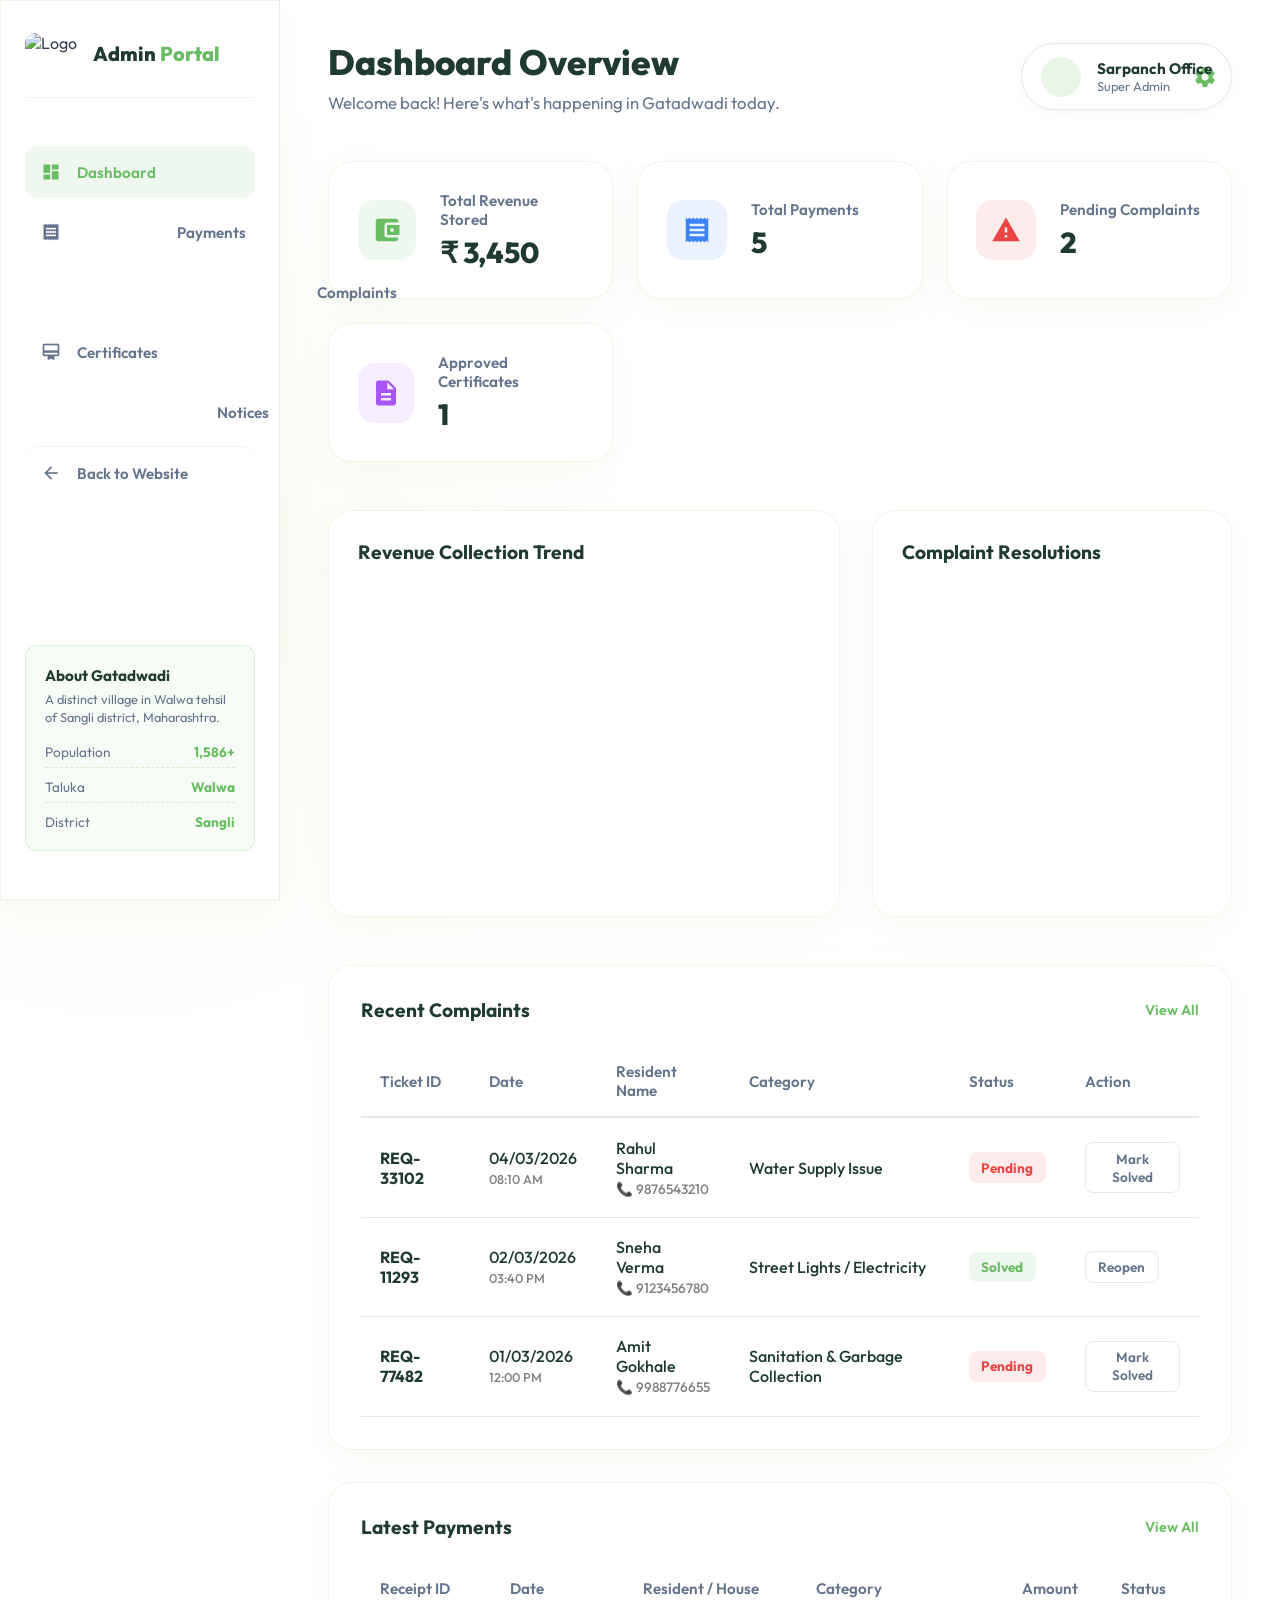
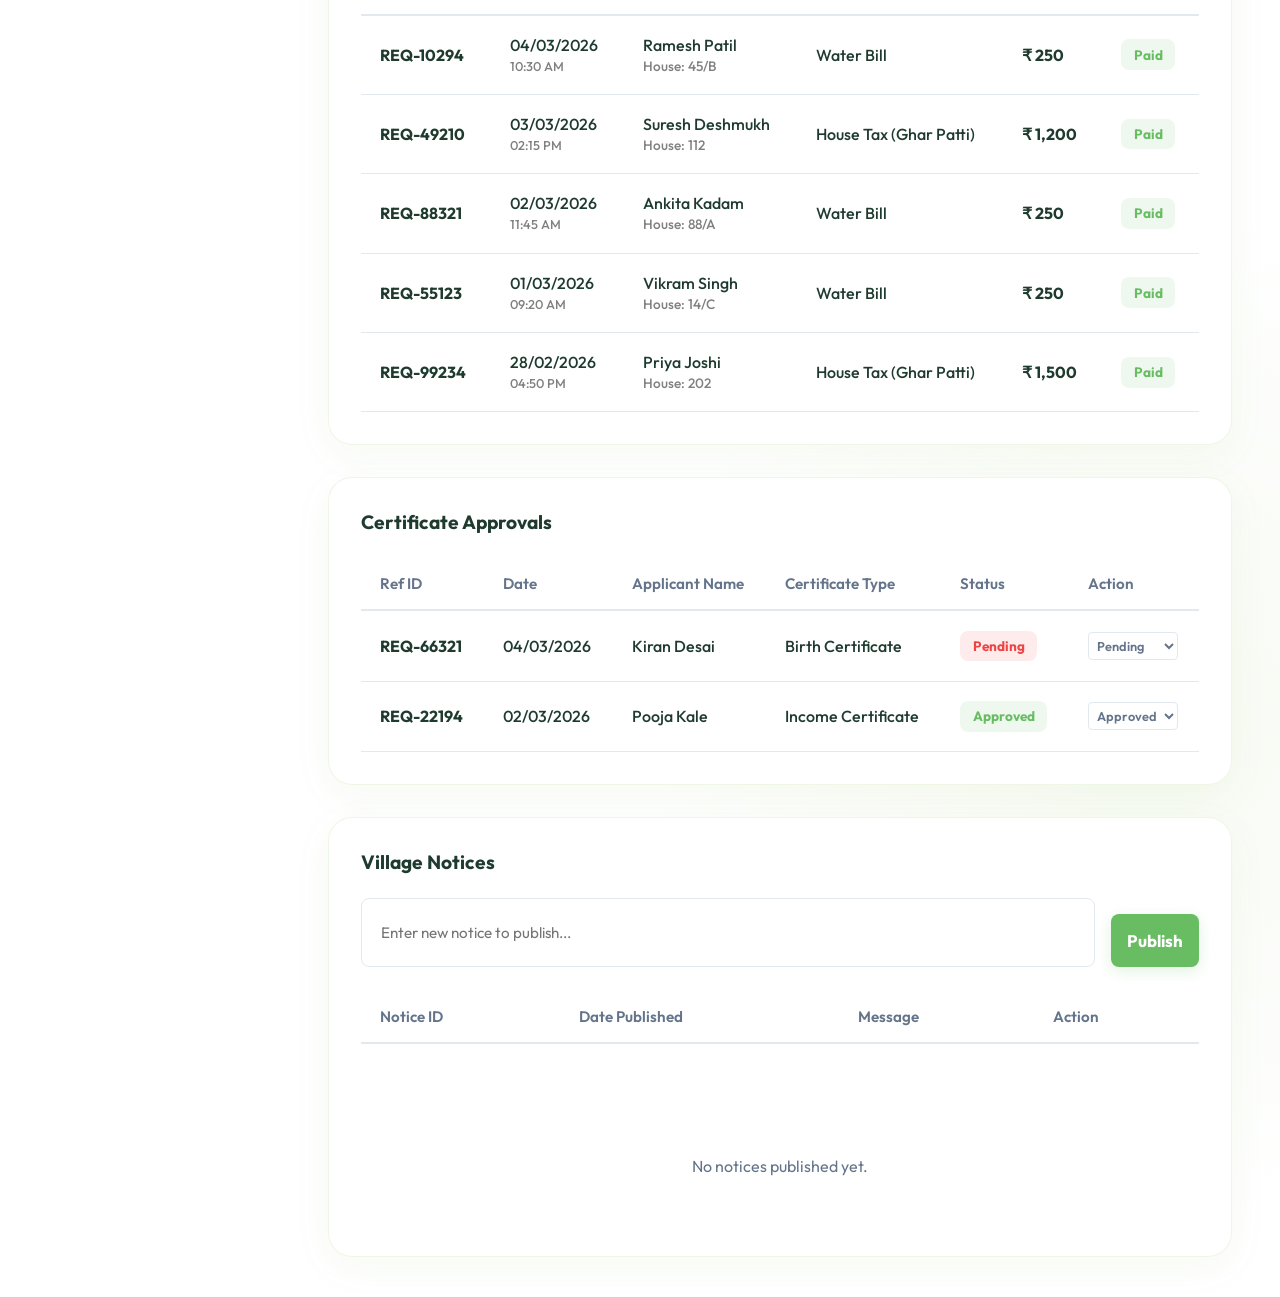
==== admin.html @ b0f51096 "Initial commit: Gatadwadi Gram Panchayat website with improved UI and demo gallery" ====
<!DOCTYPE html>
<html lang="en">

<head>
    <meta charset="UTF-8">
    <meta name="viewport" content="width=device-width, initial-scale=1.0">
    <title>Admin Dashboard | Gatadwadi Panchayat</title>

    <link rel="stylesheet" href="styles.css">
    <link rel="stylesheet" href="admin.css">

    <link rel="preconnect" href="https://fonts.googleapis.com">
    <link rel="preconnect" href="https://fonts.gstatic.com" crossorigin>
    <link href="https://fonts.googleapis.com/css2?family=Outfit:wght@300;400;500;600;700;800&display=swap"
        rel="stylesheet">
    <link href="https://fonts.googleapis.com/icon?family=Material+Icons" rel="stylesheet">
    <script src="https://cdn.jsdelivr.net/npm/chart.js"></script>
</head>

<body class="admin-body">

    <!-- Sidebar -->
    <aside class="admin-sidebar glass-card">
        <div class="sidebar-logo">
            <img src="../logo.png" alt="Logo">
            <h2>Admin <span>Portal</span></h2>
        </div>

        <nav class="sidebar-nav">
            <a href="#" class="active"><span class="material-icons">dashboard</span> Dashboard</a>
            <a href="#payments"><span class="material-icons">receipt_long</span> Payments</a>
            <a href="#complaints"><span class="material-icons">support_agent</span> Complaints</a>
            <a href="#certificates"><span class="material-icons">card_membership</span> Certificates</a>
            <a href="#notices"><span class="material-icons">campaign</span> Notices</a>
            <a href="index.html" class="back-link"><span class="material-icons">arrow_back</span> Back to Website</a>
        </nav>

        <div class="village-info-widget">
            <h4>About Gatadwadi</h4>
            <p>A distinct village in Walwa tehsil of Sangli district, Maharashtra.</p>
            <div class="village-stats">
                <div class="v-stat"><span>Population</span><strong>1,586+</strong></div>
                <div class="v-stat"><span>Taluka</span><strong>Walwa</strong></div>
                <div class="v-stat"><span>District</span><strong>Sangli</strong></div>
            </div>
        </div>
    </aside>

    <!-- Main Content -->
    <main class="admin-main">
        <header class="admin-header">
            <div>
                <h1 class="page-title">Dashboard Overview</h1>
                <p class="page-subtitle">Welcome back! Here's what's happening in Gatadwadi today.</p>
            </div>

            <div class="admin-profile">
                <div class="avatar">
                    <span class="material-icons">admin_panel_settings</span>
                </div>
                <div>
                    <span class="admin-name">Sarpanch Office</span>
                    <span class="admin-role">Super Admin</span>
                </div>
            </div>
        </header>

        <!-- Stats Grid -->
        <div class="stats-grid">
            <div class="stat-card glass-card">
                <div class="stat-icon" style="background: rgba(104, 189, 98, 0.1); color: var(--button-green);">
                    <span class="material-icons">account_balance_wallet</span>
                </div>
                <div class="stat-info">
                    <p>Total Revenue Stored</p>
                    <h3 id="statRevenue">₹ 0</h3>
                </div>
            </div>
            <div class="stat-card glass-card">
                <div class="stat-icon" style="background: rgba(59, 130, 246, 0.1); color: #3b82f6;">
                    <span class="material-icons">receipt</span>
                </div>
                <div class="stat-info">
                    <p>Total Payments</p>
                    <h3 id="statPaymentsCount">0</h3>
                </div>
            </div>
            <div class="stat-card glass-card">
                <div class="stat-icon" style="background: rgba(239, 68, 68, 0.1); color: #ef4444;">
                    <span class="material-icons">warning</span>
                </div>
                <div class="stat-info">
                    <p>Pending Complaints</p>
                    <h3 id="statPendingComplaints">0</h3>
                </div>
            </div>
            <div class="stat-card glass-card">
                <div class="stat-icon" style="background: rgba(168, 85, 247, 0.1); color: #a855f7;">
                    <span class="material-icons">description</span>
                </div>
                <div class="stat-info">
                    <p>Approved Certificates</p>
                    <h3 id="statApprovedCerts">0</h3>
                </div>
            </div>
        </div>

        <!-- Charts Grid -->
        <div class="chart-grid">
            <div class="chart-panel glass-card">
                <div class="panel-header">
                    <h3>Revenue Collection Trend</h3>
                </div>
                <div class="canvas-container">
                    <canvas id="revenueChart"></canvas>
                </div>
            </div>

            <div class="chart-panel glass-card">
                <div class="panel-header">
                    <h3>Complaint Resolutions</h3>
                </div>
                <div class="canvas-container">
                    <canvas id="complaintsChart"></canvas>
                </div>
            </div>
        </div>

        <!-- Data Tables Layout -->
        <div class="dashboard-grid">

            <!-- Complaints Pipeline -->
            <div class="dashboard-panel glass-card" id="complaints">
                <div class="panel-header">
                    <h3>Recent Complaints</h3>
                    <a href="#" class="view-all">View All</a>
                </div>
                <div class="table-container">
                    <table class="admin-table">
                        <thead>
                            <tr>
                                <th>Ticket ID</th>
                                <th>Date</th>
                                <th>Resident Name</th>
                                <th>Category</th>
                                <th>Status</th>
                                <th>Action</th>
                            </tr>
                        </thead>
                        <tbody id="complaintsTableBody">
                            <!-- Injected by JS -->
                        </tbody>
                    </table>
                </div>
                <!-- Empty State -->
                <div id="emptyComplaints" class="empty-state hidden">
                    <span class="material-icons">assignment_turned_in</span>
                    <p>No complaints right now!</p>
                </div>
            </div>

            <!-- Recent Payments -->
            <div class="dashboard-panel glass-card" id="payments">
                <div class="panel-header">
                    <h3>Latest Payments</h3>
                    <a href="#" class="view-all">View All</a>
                </div>
                <div class="table-container">
                    <table class="admin-table">
                        <thead>
                            <tr>
                                <th>Receipt ID</th>
                                <th>Date</th>
                                <th>Resident / House</th>
                                <th>Category</th>
                                <th>Amount</th>
                                <th>Status</th>
                            </tr>
                        </thead>
                        <tbody id="paymentsTableBody">
                            <!-- Injected by JS -->
                        </tbody>
                    </table>
                </div>
                <!-- Empty State -->
                <div id="emptyPayments" class="empty-state hidden">
                    <span class="material-icons">account_balance_wallet</span>
                    <p>No payments recorded yet.</p>
                </div>
            </div>

            <!-- Certificate Requests Pipeline -->
            <div class="dashboard-panel glass-card" id="certificates">
                <div class="panel-header">
                    <h3>Certificate Approvals</h3>
                </div>
                <div class="table-container">
                    <table class="admin-table">
                        <thead>
                            <tr>
                                <th>Ref ID</th>
                                <th>Date</th>
                                <th>Applicant Name</th>
                                <th>Certificate Type</th>
                                <th>Status</th>
                                <th>Action</th>
                            </tr>
                        </thead>
                        <tbody id="certificatesTableBody">
                            <!-- Injected by JS -->
                        </tbody>
                    </table>
                </div>
                <!-- Empty State -->
                <div id="emptyCertificates" class="empty-state hidden">
                    <span class="material-icons">card_membership</span>
                    <p>No new certificate requests.</p>
                </div>
            </div>

            <!-- Notice Manager -->
            <div class="dashboard-panel glass-card" id="notices">
                <div class="panel-header">
                    <h3>Village Notices</h3>
                </div>
                <form id="addNoticeForm" style="display: flex; gap: 1rem; margin-bottom: 1.5rem; align-items: stretch;">
                    <input type="text" id="newNoticeText" placeholder="Enter new notice to publish..." required
                        style="flex:1; padding:0.8rem 1.2rem; border-radius:8px; border:1px solid var(--border-light); outline:none; font-family: inherit; font-size: 0.95rem;">
                    <button type="submit" class="submit-btn solid-btn-green"
                        style="border-radius:8px; width:auto; text-shadow:none;">Publish</button>
                </form>
                <div class="table-container">
                    <table class="admin-table">
                        <thead>
                            <tr>
                                <th>Notice ID</th>
                                <th>Date Published</th>
                                <th>Message</th>
                                <th>Action</th>
                            </tr>
                        </thead>
                        <tbody id="noticesTableBody">
                            <!-- Injected by JS -->
                        </tbody>
                    </table>
                </div>
                <div id="emptyNotices" class="empty-state hidden">
                    <span class="material-icons">campaign</span>
                    <p>No notices published yet.</p>
                </div>
            </div>

        </div>

    </main>

    <script src="admin.js"></script>
</body>

</html>
---- styles.css ----
/* Core Variables - Light Green Elegant Theme */
:root {
    /* Palette */
    --bg-main: #f0fdf4;
    /* Very light mint/green tint */
    --bg-surface: #ffffff;

    --primary-dark: #1f3b2f;
    /* Deep Forest Green for Typography */
    --primary: #65a30d;
    /* Lime/Leaf Green */
    --primary-light: #84cc16;
    /* Bright Green */
    --button-green: #68bd62;
    /* Soft but vibrant button green */

    /* Text */
    --text-main: #334155;
    --text-muted: #64748b;

    /* Borders & Shadows */
    --border-light: #e2e8f0;
    --shadow-sm: 0 4px 15px rgba(0, 0, 0, 0.05);
    --shadow-lg: 0 15px 35px rgba(104, 189, 98, 0.15);

    /* Transitions */
    --transition-smooth: all 0.3s ease;
}

* {
    margin: 0;
    padding: 0;
    box-sizing: border-box;
    font-family: 'Outfit', sans-serif;
}

body {
    background: var(--bg-main);
    color: var(--text-main);
    overflow-x: hidden;
    scroll-behavior: smooth;
    background-image: radial-gradient(circle at 10% 20%, rgba(132, 204, 22, 0.05) 0%, transparent 20%),
        radial-gradient(circle at 90% 80%, rgba(101, 163, 13, 0.05) 0%, transparent 20%);
}

::selection {
    background: var(--primary-light);
    color: white;
}

.highlight {
    color: var(--button-green);
    position: relative;
    display: inline-block;
}

.highlight::after {
    content: '';
    position: absolute;
    bottom: 0px;
    left: 0;
    width: 100%;
    height: 6px;
    background-color: rgba(104, 189, 98, 0.2);
    z-index: -1;
}

/* Header */
.glass-header {
    background: rgba(255, 255, 255, 0.85);
    backdrop-filter: blur(16px);
    -webkit-backdrop-filter: blur(16px);
    border-bottom: 1px solid rgba(255, 255, 255, 0.5);
    position: fixed;
    top: 0;
    width: 100%;
    z-index: 1000;
    display: flex;
    justify-content: space-between;
    align-items: center;
    padding: 1.2rem 5%;
    transition: var(--transition-smooth);
}

.glass-header.scrolled {
    padding: 0.8rem 5%;
    box-shadow: 0 4px 25px rgba(0, 0, 0, 0.04);
}

.logo-container {
    display: flex;
    align-items: center;
    gap: 0.8rem;
    cursor: pointer;
}

.logo {
    height: 44px;
    width: 44px;
    border-radius: 12px;
    object-fit: cover;
    box-shadow: 0 2px 8px rgba(0, 100, 0, 0.1);
}

.logo-container h1 {
    font-size: 1.5rem;
    font-weight: 800;
    color: var(--primary-dark);
}

.logo-container span {
    color: var(--button-green);
}

nav {
    display: flex;
    gap: 2.5rem;
}

nav a {
    color: var(--text-muted);
    text-decoration: none;
    font-weight: 600;
    font-size: 0.95rem;
    transition: var(--transition-smooth);
}

nav a:hover,
nav a.active {
    color: var(--primary-dark);
}

.nav-cta {
    display: block;
}

.primary-btn-small {
    background-color: var(--button-green);
    color: white;
    padding: 0.6rem 1.5rem;
    border-radius: 8px;
    text-decoration: none;
    font-weight: 600;
    transition: var(--transition-smooth);
}

.primary-btn-small:hover {
    background-color: #56a551;
    box-shadow: 0 4px 10px rgba(104, 189, 98, 0.3);
}

.mobile-menu-btn {
    display: none;
    cursor: pointer;
    color: var(--primary-dark);
}

/* Hero Section */
.hero {
    min-height: 95vh;
    display: flex;
    align-items: center;
    justify-content: space-between;
    padding: 7rem 5% 4rem 5%;
    gap: 3rem;
    position: relative;
    overflow: hidden;
}

.hero-content {
    flex: 1;
    max-width: 550px;
}

.hero-title {
    font-size: 3.8rem;
    font-weight: 800;
    line-height: 1.15;
    margin-bottom: 1.5rem;
    letter-spacing: -0.02em;
}

.hero-subtitle {
    font-size: 1.15rem;
    color: var(--text-muted);
    margin-bottom: 2.5rem;
    line-height: 1.7;
}

.language-selection-large {
    background: rgba(255, 255, 255, 0.6);
    backdrop-filter: blur(10px);
    -webkit-backdrop-filter: blur(10px);
    padding: 1.2rem 1.5rem;
    border-radius: 16px;
    margin-bottom: 2.5rem;
    border: 1px solid rgba(101, 163, 13, 0.2);
    display: inline-block;
    box-shadow: 0 4px 15px rgba(0, 0, 0, 0.03);
}

.lang-prompt {
    font-size: 0.95rem;
    color: var(--primary-dark);
    font-weight: 700;
    margin-bottom: 0.8rem;
}

.lang-buttons {
    display: flex;
    gap: 0.8rem;
    flex-wrap: wrap;
}

.lang-btn {
    padding: 0.6rem 1.2rem;
    border-radius: 8px;
    font-weight: 600;
    font-size: 0.95rem;
    cursor: pointer;
    background: white;
    border: 1px solid var(--border-light);
    color: var(--text-muted);
    transition: var(--transition-smooth);
}

.lang-btn:hover {
    border-color: var(--button-green);
    color: var(--button-green);
}

.lang-btn.active {
    background: var(--button-green);
    color: white;
    border-color: var(--button-green);
    box-shadow: 0 4px 10px rgba(104, 189, 98, 0.2);
}

.hero-buttons {
    display: flex;
    gap: 1.2rem;
}

.primary-btn,
.secondary-btn {
    padding: 1rem 2rem;
    border-radius: 12px;
    font-size: 1.05rem;
    font-weight: 600;
    text-decoration: none;
    text-align: center;
    cursor: pointer;
    transition: var(--transition-smooth);
    border: none;
}

.primary-btn {
    background-color: var(--button-green);
    color: white;
}

.primary-btn:hover {
    background-color: #56a551;
    transform: translateY(-2px);
    box-shadow: 0 6px 15px rgba(104, 189, 98, 0.4);
}

.secondary-btn {
    background: transparent;
    color: var(--button-green);
    border: 2px solid var(--button-green);
}

.secondary-btn:hover {
    background: rgba(104, 189, 98, 0.05);
}

/* New Hero Image Card Layout */
.hero-image-wrapper {
    flex: 1.2;
    display: flex;
    justify-content: flex-end;
}

.image-card {
    background: rgba(255, 255, 255, 0.6);
    backdrop-filter: blur(20px);
    -webkit-backdrop-filter: blur(20px);
    padding: 1.2rem;
    border-radius: 28px;
    box-shadow: 0 25px 50px rgba(101, 163, 13, 0.15), 0 0 0 1px rgba(255, 255, 255, 0.8) inset;
    position: relative;
    max-width: 650px;
    width: 100%;
}

.badge-floating {
    position: absolute;
    top: 2.5rem;
    right: 2.5rem;
    background: white;
    padding: 0.5rem 1rem;
    border-radius: 20px;
    font-size: 0.85rem;
    font-weight: 700;
    box-shadow: 0 10px 25px rgba(0, 0, 0, 0.08);
    display: flex;
    align-items: center;
    gap: 0.5rem;
    color: var(--primary-dark);
    z-index: 10;
}

.badge-floating .material-icons {
    font-size: 16px;
    color: var(--button-green);
}

.hero-image-crop {
    width: 100%;
    height: 400px;
    border-radius: 20px;
    overflow: hidden;
    position: relative;
    box-shadow: inset 0 0 20px rgba(0, 0, 0, 0.05);
}

.hero-image {
    width: 100%;
    height: 120%;
    /* Scaled to push top navigation out of view */
    object-fit: cover;
    object-position: center bottom;
    display: block;
}

.image-footer {
    display: flex;
    justify-content: space-between;
    padding: 1.2rem 1rem 0.5rem 1rem;
    border-top: 1px solid rgba(101, 163, 13, 0.1);
    margin-top: 0.5rem;
}

.img-caption {
    font-size: 0.85rem;
    color: var(--text-muted);
    font-weight: 600;
    display: flex;
    align-items: center;
    gap: 0.4rem;
}

.img-caption .material-icons {
    font-size: 16px;
    color: var(--button-green);
}

/* Animations */
.fade-in-up {
    opacity: 0;
    transform: translateY(20px);
    animation: fadeInUp 0.8s ease forwards;
}

.fade-in-right {
    opacity: 0;
    transform: translateX(30px);
    animation: fadeInRight 0.8s ease forwards;
    animation-delay: 0.4s;
}

@keyframes fadeInUp {
    to {
        opacity: 1;
        transform: translateY(0);
    }
}

@keyframes fadeInRight {
    to {
        opacity: 1;
        transform: translateX(0);
    }
}

/* About Section */
.about-section {
    padding: 2rem 5% 0 5%;
}

.about-container {
    display: flex;
    flex-wrap: wrap;
    gap: 3rem;
    padding: 3rem;
    align-items: center;
}

.about-content {
    flex: 1 1 500px;
}

.about-text {
    color: var(--text-muted);
    font-size: 1.05rem;
    line-height: 1.8;
}

.about-stats {
    flex: 1 1 300px;
    display: grid;
    grid-template-columns: 1fr 1fr;
    gap: 1.5rem;
}

.stat-box {
    background: rgba(255, 255, 255, 0.4);
    padding: 1.5rem;
    border-radius: 16px;
    border: 1px solid rgba(101, 163, 13, 0.1);
    text-align: center;
    transition: var(--transition-smooth);
}

.stat-box:hover {
    transform: translateY(-5px);
    box-shadow: 0 10px 25px rgba(101, 163, 13, 0.1);
    background: white;
}

.stat-label {
    display: block;
    font-size: 0.85rem;
    color: var(--text-muted);
    font-weight: 600;
    margin-bottom: 0.5rem;
    text-transform: uppercase;
    letter-spacing: 0.05em;
}

.stat-value {
    display: block;
    font-size: 1.5rem;
    color: var(--primary-dark);
    font-weight: 800;
}

@media (max-width: 768px) {
    .about-container {
        padding: 2rem;
    }

    .about-stats {
        grid-template-columns: 1fr;
    }
}

/* Services Section */
.bento-section {
    padding: 6rem 5% 4rem 5%;
}

.section-header {
    margin-bottom: 3.5rem;
}

.section-title {
    font-size: 2.5rem;
    margin-bottom: 0.5rem;
}

.section-subtitle {
    color: var(--text-muted);
    font-size: 1.1rem;
}

.bento-grid {
    display: grid;
    grid-template-columns: repeat(auto-fit, minmax(380px, 1fr));
    gap: 3rem;
    max-width: 1100px;
    margin: 0 auto;
}

.glass-card {
    background: rgba(255, 255, 255, 0.95);
    border: 1px solid rgba(101, 163, 13, 0.1);
    border-radius: 24px;
    padding: 2.8rem 2.5rem;
    box-shadow: 0 10px 40px rgba(101, 163, 13, 0.05);
    transition: var(--transition-smooth);
}

.glass-card:hover {
    transform: translateY(-8px);
    box-shadow: 0 25px 50px rgba(101, 163, 13, 0.12);
    border: 1px solid rgba(101, 163, 13, 0.2);
}

.card-icon {
    height: 50px;
    width: 50px;
    border-radius: 12px;
    display: flex;
    align-items: center;
    justify-content: center;
    margin-bottom: 1.2rem;
    background: #f0fdf4;
    color: var(--button-green);
}

.card-icon .material-icons {
    font-size: 28px;
}

.bento-card h3 {
    font-size: 1.4rem;
    margin-bottom: 0.6rem;
}

.bento-card p {
    color: var(--text-muted);
    font-size: 0.95rem;
    line-height: 1.6;
    margin-bottom: 1.5rem;
}

/* Forms */
.payment-form,
.complaint-form {
    display: flex;
    flex-direction: column;
    gap: 1rem;
}

.input-group label {
    font-size: 0.85rem;
    color: var(--text-muted);
    font-weight: 600;
    margin-bottom: 0.3rem;
    display: block;
}

.input-with-icon {
    position: relative;
    display: flex;
    align-items: center;
}

.input-with-icon .material-icons {
    position: absolute;
    left: 1.2rem;
    color: #94a3b8;
    font-size: 1.2rem;
}

.input-with-icon input {
    padding-left: 3rem !important;
}

.input-group input,
.input-group select,
.input-group textarea {
    width: 100%;
    background: #ffffff;
    border: 1px solid var(--border-light);
    border-radius: 12px;
    padding: 1rem 1.2rem;
    color: var(--text-main);
    font-size: 1rem;
    outline: none;
    transition: var(--transition-smooth);
    box-shadow: inset 0 2px 4px rgba(0, 0, 0, 0.02);
}

.input-group input:focus,
.input-group select:focus,
.input-group textarea:focus {
    border-color: var(--button-green);
    background: #ffffff;
    box-shadow: 0 0 0 4px rgba(104, 189, 98, 0.15);
}

.solid-btn-green,
.outline-btn-green {
    padding: 1rem;
    border-radius: 12px;
    font-weight: 700;
    cursor: pointer;
    transition: var(--transition-smooth);
    margin-top: 1rem;
    font-size: 1.05rem;
}

.solid-btn-green {
    background-color: var(--button-green);
    color: white;
    border: none;
    box-shadow: 0 4px 15px rgba(104, 189, 98, 0.2);
}

.solid-btn-green:hover {
    background-color: #56a551;
    transform: translateY(-2px);
    box-shadow: 0 6px 20px rgba(104, 189, 98, 0.35);
}

.outline-btn-green {
    background-color: transparent;
    color: var(--button-green);
    border: 2px solid var(--button-green);
}

.outline-btn-green:hover {
    background-color: rgba(104, 189, 98, 0.05);
}


/* Complaints */
.complaints-section {
    padding: 2rem 5% 6rem 5%;
}

.complaint-container {
    max-width: 800px;
    margin: 0 auto;
}

.complaint-header {
    display: flex;
    align-items: center;
    gap: 1.2rem;
    margin-bottom: 2rem;
}

.instruction-box {
    background: rgba(104, 189, 98, 0.1);
    border: 1px solid rgba(104, 189, 98, 0.2);
    border-radius: 12px;
    padding: 1.2rem;
    margin-bottom: 2rem;
    display: flex;
    align-items: flex-start;
    gap: 1rem;
}

.instruction-icon {
    background: var(--button-green);
    color: white;
    border-radius: 50%;
    width: 40px;
    height: 40px;
    display: flex;
    align-items: center;
    justify-content: center;
    flex-shrink: 0;
}

.instruction-text {
    flex: 1;
}

.instruction-text ol {
    margin: 0.5rem 0;
    padding-left: 1.5rem;
}

.instruction-text li {
    margin-bottom: 0.3rem;
    font-size: 0.9rem;
}

.instruction-text small {
    color: var(--text-muted);
    font-size: 0.8rem;
}

.form-row {
    display: grid;
    grid-template-columns: 1fr 1fr;
    gap: 1.2rem;
}

textarea {
    resize: vertical;
}

.select-wrapper {
    position: relative;
}

.select-wrapper select {
    appearance: none;
    cursor: pointer;
}

.select-icon {
    position: absolute;
    right: 1rem;
    top: 50%;
    transform: translateY(-50%);
    color: #94a3b8;
    pointer-events: none;
}

/* Notice Board */
.notices-section {
    padding: 2rem 5%;
}

.notices-container {
    padding: 1.5rem 2.5rem;
    background: rgba(255, 255, 255, 0.7);
    border-left: 6px solid var(--button-green);
}

.notice-ticker {
    overflow: hidden;
    position: relative;
    max-height: 250px;
}

.notice-list {
    list-style: none;
    display: flex;
    flex-direction: column;
    gap: 1rem;
}

.notice-list li {
    padding: 1rem;
    background: rgba(104, 189, 98, 0.05);
    border-radius: 8px;
    border: 1px solid rgba(104, 189, 98, 0.1);
    color: var(--text-main);
    display: flex;
    align-items: flex-start;
    line-height: 1.5;
}

/* Photo Gallery */
.gallery-section {
    padding: 4rem 5%;
    background: linear-gradient(to bottom, #f8fafc, #f1f5f9);
}

.gallery-grid {
    display: grid;
    grid-template-columns: repeat(auto-fit, minmax(280px, 1fr));
    gap: 1.5rem;
    max-width: 1200px;
    margin: 0 auto;
}

.gallery-item {
    border-radius: 16px;
    overflow: hidden;
    box-shadow: var(--shadow-sm);
    transition: var(--transition-smooth);
    position: relative;
    aspect-ratio: 4/3;
}

.gallery-item.wide {
    grid-column: span 2;
    aspect-ratio: 21/9;
}

.gallery-item img {
    width: 100%;
    height: 100%;
    object-fit: cover;
    transition: transform 0.5s ease;
}

.gallery-item:hover img {
    transform: scale(1.05);
}

.gallery-item:hover {
    box-shadow: var(--shadow-md);
}

@media (max-width: 768px) {
    .gallery-item.wide {
        grid-column: span 1;
        aspect-ratio: 4/3;
    }
}

/* Important Contacts */
.contacts-section {
    padding: 4rem 5%;
}

.contacts-container {
    max-width: 1200px;
    margin: 0 auto;
    padding: 3rem;
    background: rgba(59, 130, 246, 0.03);
    border: 1px solid rgba(59, 130, 246, 0.1);
}

.contacts-grid {
    display: grid;
    grid-template-columns: repeat(auto-fit, minmax(250px, 1fr));
    gap: 2rem;
}

.contact-card {
    display: flex;
    align-items: center;
    gap: 1.2rem;
    padding: 1.5rem;
    background: white;
    border-radius: 12px;
    box-shadow: 0 4px 15px rgba(0, 0, 0, 0.03);
    border: 1px solid var(--border-light);
    transition: var(--transition-smooth);
}

.contact-card:hover {
    transform: translateY(-5px);
    box-shadow: var(--shadow-md);
}

.contact-icon {
    font-size: 36px;
    color: #3b82f6;
    background: rgba(59, 130, 246, 0.1);
    padding: 12px;
    border-radius: 50%;
}

.contact-card h4 {
    font-size: 1.1rem;
    color: var(--primary-dark);
    margin-bottom: 0.3rem;
}

.contact-card p {
    color: var(--text-muted);
    font-size: 0.95rem;
    font-weight: 500;
}

/* Footer & Extras */
.glass-footer {
    background: white;
    padding: 2rem 5%;
    border-top: 1px solid var(--border-light);
}

.footer-content {
    display: flex;
    flex-direction: column;
    align-items: center;
    gap: 0.8rem;
}

.footer-logo {
    display: flex;
    align-items: center;
    gap: 0.8rem;
}

.footer-logo img {
    height: 32px;
}

.copyright {
    color: var(--text-muted);
    font-size: 0.9rem;
}

/* Floating Chat/Action Bubble */
.fab {
    position: fixed;
    bottom: 2.5rem;
    right: 2.5rem;
    height: 60px;
    width: 60px;
    background-color: var(--button-green);
    color: white;
    border-radius: 50%;
    display: flex;
    align-items: center;
    justify-content: center;
    box-shadow: 0 10px 25px rgba(104, 189, 98, 0.4);
    cursor: pointer;
    z-index: 100;
    transition: var(--transition-smooth);
}

.fab:hover {
    transform: scale(1.1);
}

.fab .material-icons {
    font-size: 28px;
}

/* Toast */
.toast {
    position: fixed;
    top: 5rem;
    right: 2rem;
    background: white;
    border: 1px solid var(--border-light);
    color: var(--text-main);
    padding: 1rem 1.5rem;
    border-radius: 12px;
    display: flex;
    align-items: center;
    gap: 1rem;
    box-shadow: var(--shadow-sm);
    transform: translateX(120%);
    opacity: 0;
    transition: all 0.4s cubic-bezier(0.68, -0.55, 0.265, 1.55);
    z-index: 2000;
}

.toast.show {
    transform: translateX(0);
    opacity: 1;
}

.toast-icon {
    background: #f0fdf4;
    color: var(--button-green);
    height: 40px;
    width: 40px;
    border-radius: 50%;
    display: flex;
    align-items: center;
    justify-content: center;
}

.toast-content h4 {
    font-size: 1rem;
    margin-bottom: 0.2rem;
}

.toast-content p {
    color: var(--text-muted);
    font-size: 0.9rem;
}

/* Responsive */
@media (max-width: 900px) {
    .hero {
        flex-direction: column;
        text-align: center;
        padding-top: 8rem;
        gap: 3rem;
    }

    .hero-content {
        max-width: 100%;
    }

    .hero-buttons {
        justify-content: center;
    }

    .hero-image-wrapper {
        justify-content: center;
        width: 100%;
    }

    .form-row {
        grid-template-columns: 1fr;
    }
}

@media (max-width: 768px) {

    nav,
    .nav-cta {
        display: none;
    }

    .mobile-menu-btn {
        display: block;
    }

    .fab {
        bottom: 1.5rem;
        right: 1.5rem;
        height: 50px;
        width: 50px;
    }
}
---- admin.css ----
/* Admin Dashboard Specific Styles */
/* Inherits root variables and utility classes from styles.css automatically */

.admin-body {
    display: flex;
    min-height: 100vh;
    background-color: var(--bg-light);
    overflow-x: hidden;
}

/* Sidebar */
.admin-sidebar {
    width: 280px;
    height: 100vh;
    position: fixed;
    top: 0;
    left: 0;
    border-radius: 0;
    border-right: 1px solid var(--border-light);
    padding: 2rem 1.5rem;
    display: flex;
    flex-direction: column;
    z-index: 50;
}

.sidebar-logo {
    display: flex;
    align-items: center;
    gap: 1rem;
    margin-bottom: 3rem;
    padding-bottom: 1.5rem;
    border-bottom: 1px solid rgba(101, 163, 13, 0.1);
}

.sidebar-logo img {
    height: 40px;
    border-radius: 10px;
}

.sidebar-logo h2 {
    font-size: 1.25rem;
    font-weight: 800;
    color: var(--primary-dark);
}

.sidebar-logo span {
    color: var(--button-green);
}

.sidebar-nav {
    display: flex;
    flex-direction: column;
    gap: 0.5rem;
}

.sidebar-nav a {
    display: flex;
    align-items: center;
    gap: 1rem;
    padding: 1rem;
    border-radius: 12px;
    color: var(--text-muted);
    text-decoration: none;
    font-weight: 600;
    transition: var(--transition-smooth);
}

.sidebar-nav a:hover,
.sidebar-nav a.active {
    background: rgba(104, 189, 98, 0.1);
    color: var(--button-green);
}

.sidebar-nav a .material-icons {
    font-size: 20px;
}

.back-link {
    margin-top: auto;
    border-top: 1px solid rgba(101, 163, 13, 0.1);
}

/* Main Content Area */
.admin-main {
    flex: 1;
    margin-left: 280px;
    padding: 2.5rem 3rem;
}

.admin-header {
    display: flex;
    justify-content: space-between;
    align-items: center;
    margin-bottom: 3rem;
}

.page-title {
    font-size: 2.2rem;
    font-weight: 800;
    color: var(--primary-dark);
    margin-bottom: 0.5rem;
}

.page-subtitle {
    color: var(--text-muted);
    font-size: 1.05rem;
}

.admin-profile {
    display: flex;
    align-items: center;
    gap: 1rem;
    background: white;
    padding: 0.8rem 1.2rem;
    border-radius: 100px;
    box-shadow: 0 4px 15px rgba(0, 0, 0, 0.03);
    border: 1px solid var(--border-light);
}

.avatar {
    width: 40px;
    height: 40px;
    background: rgba(104, 189, 98, 0.15);
    border-radius: 50%;
    display: flex;
    align-items: center;
    justify-content: center;
    color: var(--button-green);
}

.admin-name {
    display: block;
    font-weight: 700;
    color: var(--primary-dark);
    font-size: 0.95rem;
}

.admin-role {
    display: block;
    font-size: 0.8rem;
    color: var(--text-muted);
}

/* Stats Grid */
.stats-grid {
    display: grid;
    grid-template-columns: repeat(auto-fit, minmax(250px, 1fr));
    gap: 1.5rem;
    margin-bottom: 3rem;
}

.stat-card {
    padding: 1.8rem;
    display: flex;
    align-items: center;
    gap: 1.5rem;
}

.stat-icon {
    width: 60px;
    height: 60px;
    border-radius: 16px;
    display: flex;
    align-items: center;
    justify-content: center;
}

.stat-icon .material-icons {
    font-size: 30px;
}

.stat-info p {
    color: var(--text-muted);
    font-size: 0.95rem;
    font-weight: 600;
    margin-bottom: 0.3rem;
}

.stat-info h3 {
    font-size: 1.8rem;
    font-weight: 800;
    color: var(--primary-dark);
}

/* Charts Grid */
.chart-grid {
    display: grid;
    grid-template-columns: 2fr 1fr;
    gap: 2rem;
    margin-bottom: 3rem;
}

.chart-panel {
    padding: 1.8rem;
}

.canvas-container {
    position: relative;
    height: 300px;
    width: 100%;
}

@media (max-width: 1024px) {
    .chart-grid {
        grid-template-columns: 1fr;
    }
}

/* Dashboard Panels & Tables */
.dashboard-grid {
    display: flex;
    flex-direction: column;
    gap: 2rem;
}

.dashboard-panel {
    padding: 2rem;
}

.panel-header {
    display: flex;
    justify-content: space-between;
    align-items: center;
    margin-bottom: 1.5rem;
}

.panel-header h3 {
    font-size: 1.2rem;
    font-weight: 700;
    color: var(--primary-dark);
}

.view-all {
    color: var(--button-green);
    font-weight: 600;
    text-decoration: none;
    font-size: 0.9rem;
}

.view-all:hover {
    text-decoration: underline;
}

.table-container {
    overflow-x: auto;
}

.admin-table {
    width: 100%;
    border-collapse: collapse;
    text-align: left;
}

.admin-table th {
    color: var(--text-muted);
    font-weight: 600;
    padding: 1rem 1.2rem;
    border-bottom: 2px solid var(--border-light);
    font-size: 0.95rem;
}

.admin-table td {
    padding: 1.2rem;
    border-bottom: 1px solid var(--border-light);
    color: var(--primary-dark);
    font-weight: 500;
    vertical-align: middle;
}

.admin-table tr:hover td {
    background: rgba(104, 189, 98, 0.02);
}

/* Status Badges */
.badge {
    display: inline-flex;
    padding: 0.4rem 0.8rem;
    border-radius: 8px;
    font-size: 0.85rem;
    font-weight: 700;
}

.badge.pending {
    background: rgba(239, 68, 68, 0.1);
    color: #ef4444;
}

.badge.solved {
    background: rgba(104, 189, 98, 0.1);
    color: var(--button-green);
}

.badge.paid {
    background: rgba(104, 189, 98, 0.1);
    color: var(--button-green);
}

/* Action Buttons */
.action-btn {
    background: transparent;
    border: 1px solid var(--border-light);
    color: var(--text-muted);
    border-radius: 8px;
    padding: 0.4rem 0.8rem;
    font-size: 0.85rem;
    font-weight: 600;
    cursor: pointer;
    transition: all 0.2s;
}

.action-btn:hover {
    background: var(--button-green);
    color: white;
    border-color: var(--button-green);
}

/* Empty State */
.empty-state {
    text-align: center;
    padding: 3rem 0;
    color: var(--text-muted);
}

.empty-state.hidden {
    display: none;
}

.empty-state .material-icons {
    font-size: 48px;
    opacity: 0.5;
    margin-bottom: 1rem;
}

/* Sidebar Village Widget */
.village-info-widget {
    margin-top: auto;
    background: rgba(104, 189, 98, 0.05);
    border: 1px solid rgba(104, 189, 98, 0.2);
    border-radius: 12px;
    padding: 1.2rem;
    margin-bottom: 1rem;
}

.village-info-widget h4 {
    font-size: 0.95rem;
    color: var(--primary-dark);
    margin-bottom: 0.4rem;
}

.village-info-widget p {
    font-size: 0.8rem;
    color: var(--text-muted);
    line-height: 1.4;
    margin-bottom: 1rem;
}

.village-stats {
    display: flex;
    flex-direction: column;
    gap: 0.6rem;
}

.v-stat {
    display: flex;
    justify-content: space-between;
    align-items: center;
    font-size: 0.85rem;
    padding-bottom: 0.4rem;
    border-bottom: 1px dashed rgba(101, 163, 13, 0.2);
}

.v-stat:last-child {
    border-bottom: none;
    padding-bottom: 0;
}

.v-stat span {
    color: var(--text-muted);
}

.v-stat strong {
    color: var(--button-green);
    font-weight: 700;
}
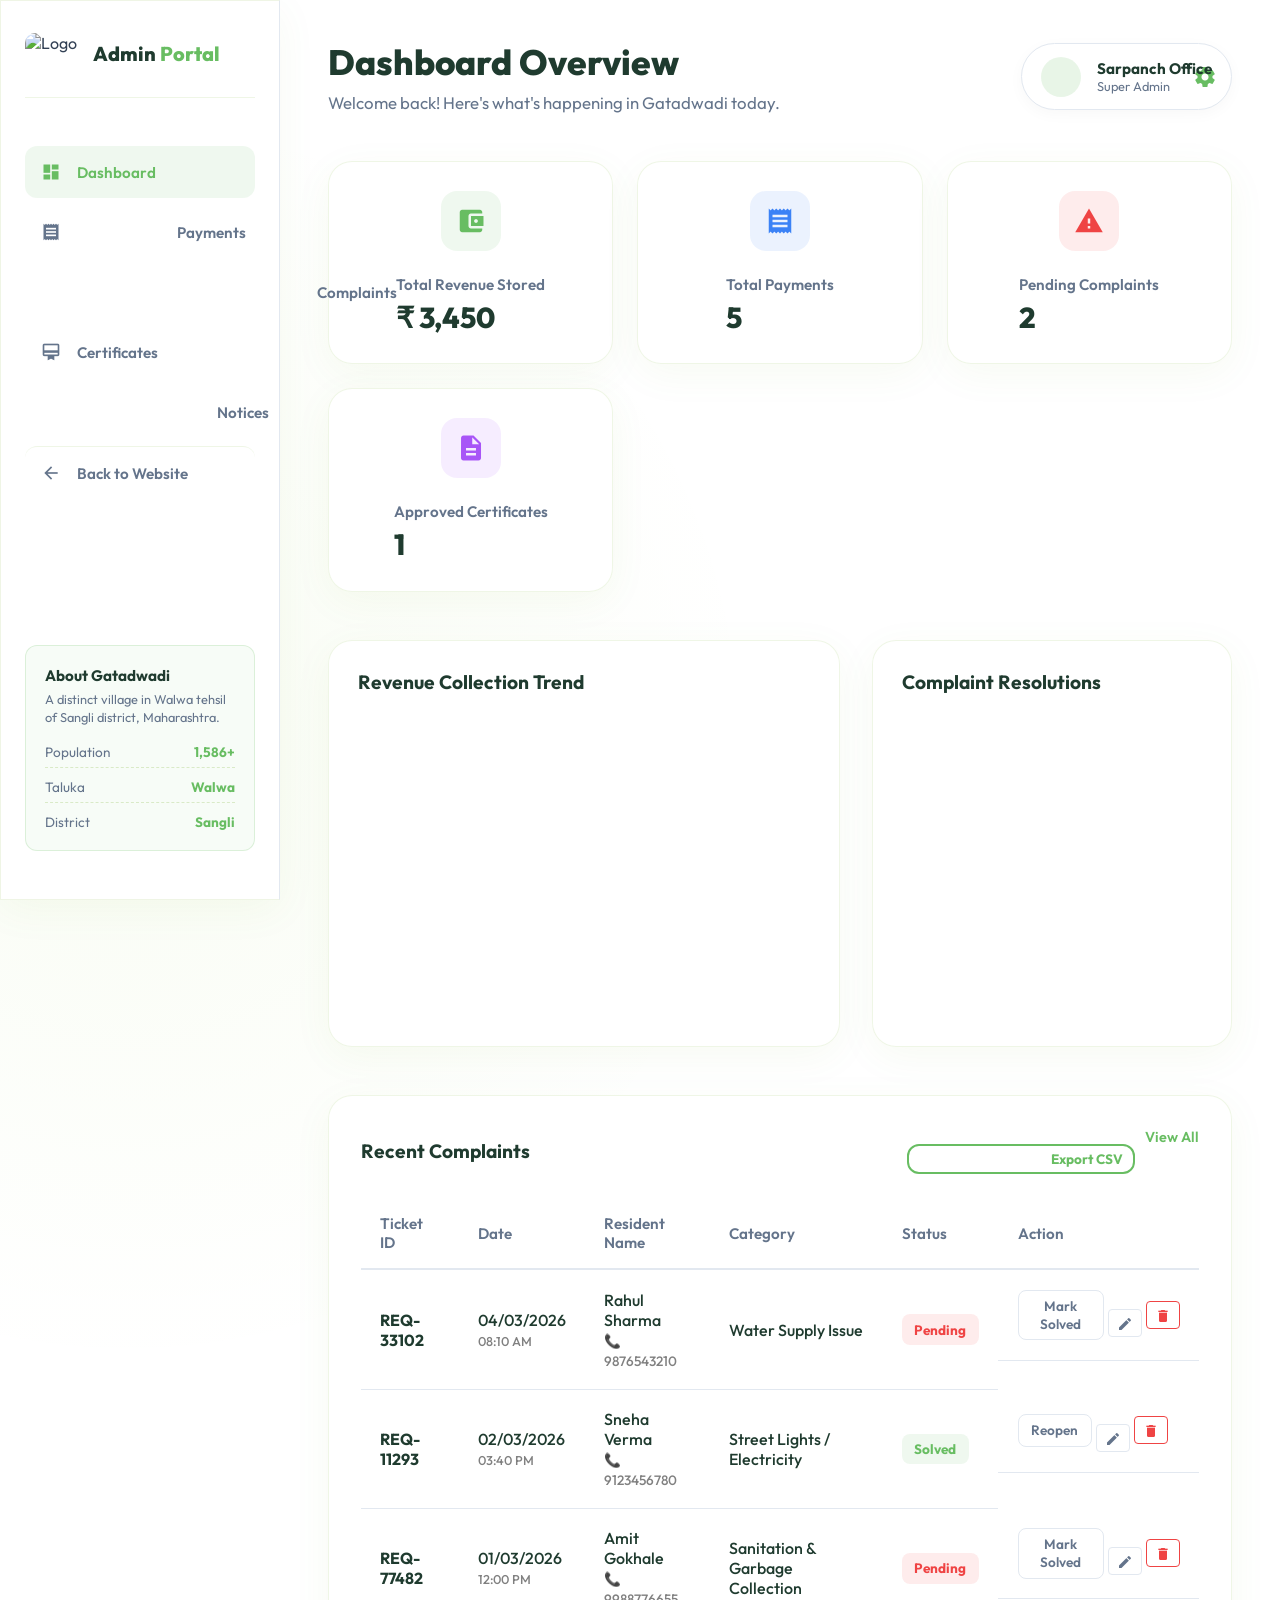
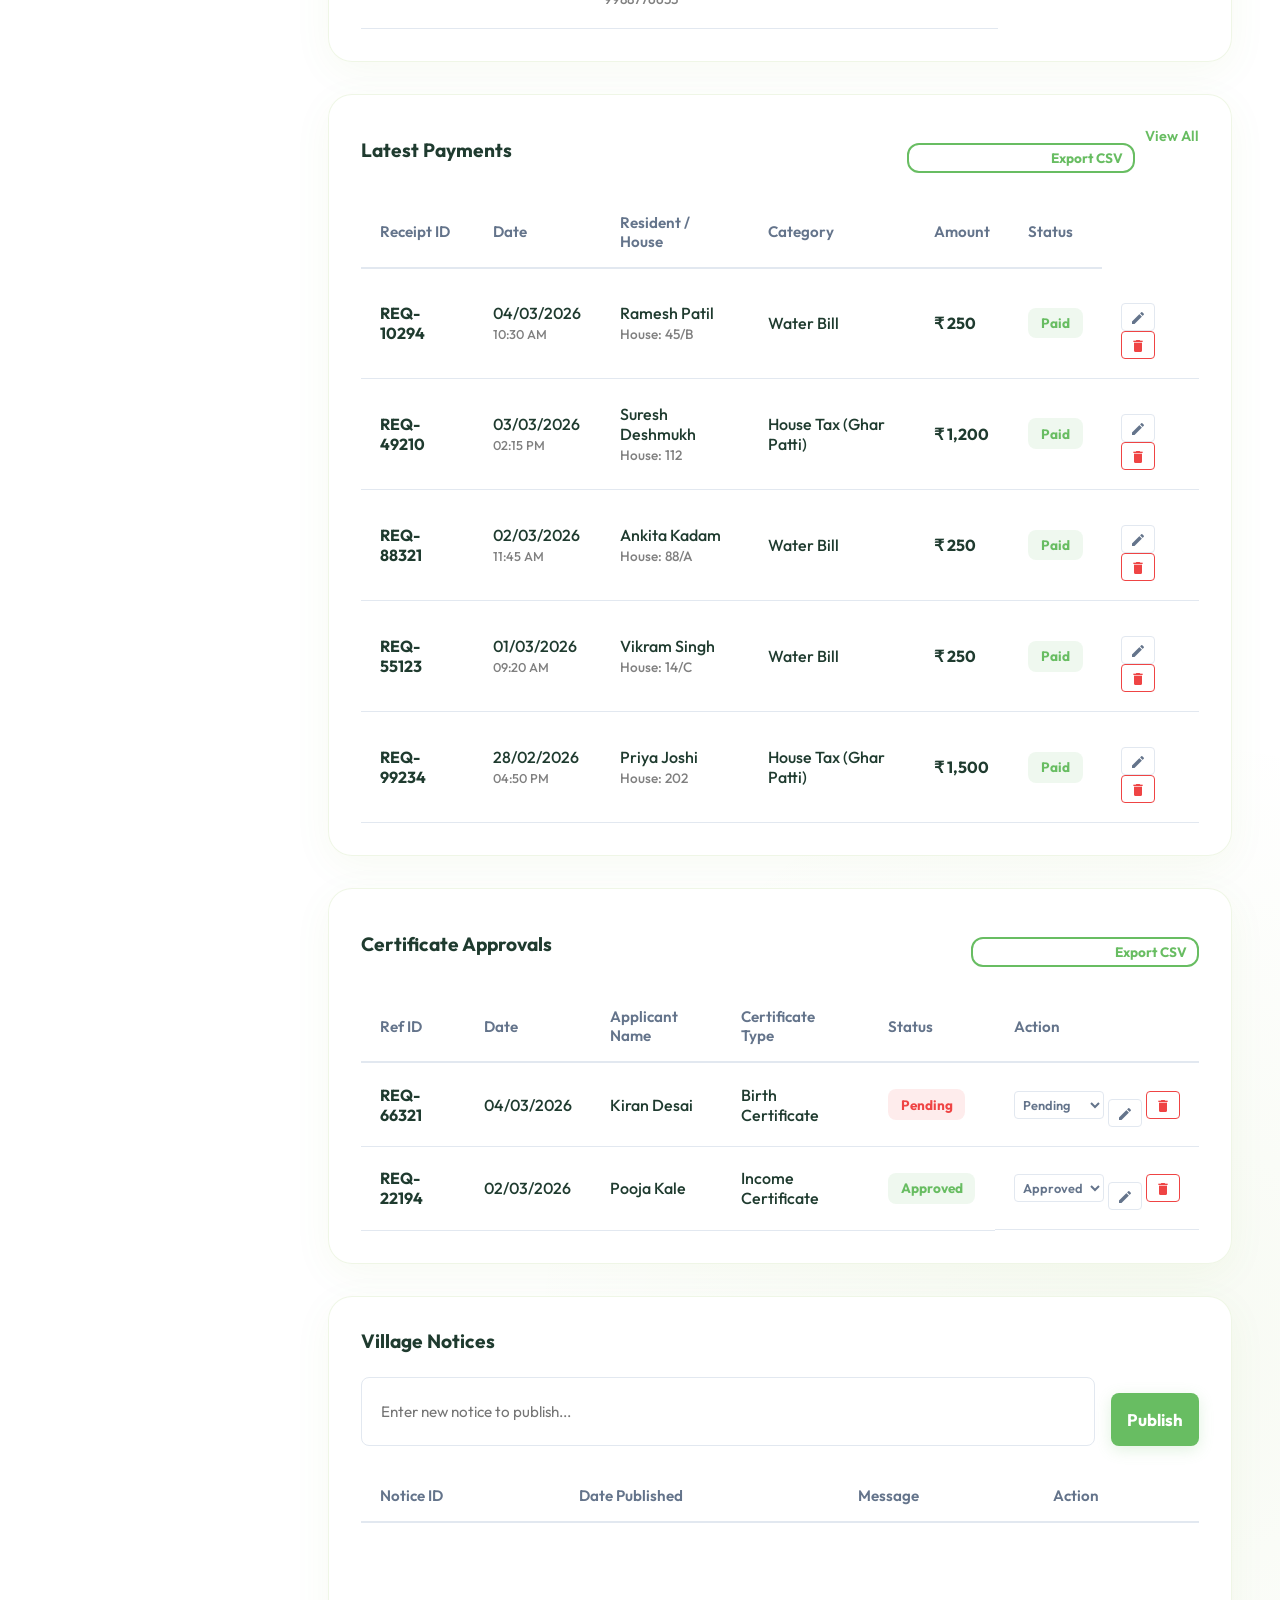
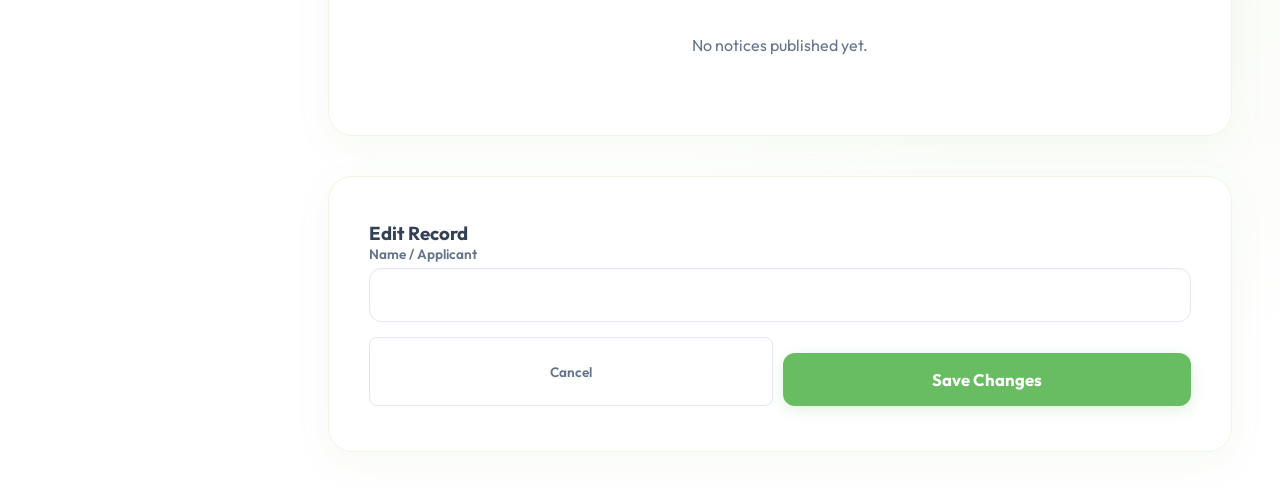
==== commit 8be0adf5: "feat: Add App Tracker, Govt Schemes, Directory, SOS, and Complaint Photo Uploads" ====
--- a/admin.html
+++ b/admin.html
@@ -131,9 +131,14 @@
 
             <!-- Complaints Pipeline -->
             <div class="dashboard-panel glass-card" id="complaints">
-                <div class="panel-header">
+                <div class="panel-header" style="display: flex; justify-content: space-between; align-items: center;">
                     <h3>Recent Complaints</h3>
-                    <a href="#" class="view-all">View All</a>
+                    <div style="display: flex; gap: 10px;">
+                        <button class="outline-btn-green" onclick="exportData('complaints')"
+                            style="padding: 4px 10px; font-size: 0.85rem; display: flex; align-items: center; gap: 4px;"><span
+                                class="material-icons" style="font-size: 1rem;">download</span> Export CSV</button>
+                        <a href="#" class="view-all">View All</a>
+                    </div>
                 </div>
                 <div class="table-container">
                     <table class="admin-table">
@@ -161,9 +166,14 @@
 
             <!-- Recent Payments -->
             <div class="dashboard-panel glass-card" id="payments">
-                <div class="panel-header">
+                <div class="panel-header" style="display: flex; justify-content: space-between; align-items: center;">
                     <h3>Latest Payments</h3>
-                    <a href="#" class="view-all">View All</a>
+                    <div style="display: flex; gap: 10px;">
+                        <button class="outline-btn-green" onclick="exportData('payments')"
+                            style="padding: 4px 10px; font-size: 0.85rem; display: flex; align-items: center; gap: 4px;"><span
+                                class="material-icons" style="font-size: 1rem;">download</span> Export CSV</button>
+                        <a href="#" class="view-all">View All</a>
+                    </div>
                 </div>
                 <div class="table-container">
                     <table class="admin-table">
@@ -191,8 +201,11 @@
 
             <!-- Certificate Requests Pipeline -->
             <div class="dashboard-panel glass-card" id="certificates">
-                <div class="panel-header">
+                <div class="panel-header" style="display: flex; justify-content: space-between; align-items: center;">
                     <h3>Certificate Approvals</h3>
+                    <button class="outline-btn-green" onclick="exportData('certificates')"
+                        style="padding: 4px 10px; font-size: 0.85rem; display: flex; align-items: center; gap: 4px;"><span
+                            class="material-icons" style="font-size: 1rem;">download</span> Export CSV</button>
                 </div>
                 <div class="table-container">
                     <table class="admin-table">
@@ -251,10 +264,33 @@
             </div>
 
         </div>
-
-    </main>
-
-    <script src="admin.js"></script>
+<br><br>
+        <!-- Edit Modal -->
+        <div id="editModal" class="modal hidden">
+            <div class="modal-content glass-card">
+                <h3>Edit Record</h3>
+                <form id="editForm">
+                    <input type="hidden" id="editIndex">
+                    <input type="hidden" id="editType">
+                    <div class="input-group">
+                        <label>Name / Applicant</label>
+                        <input type="text" id="editName" required>
+                    </div>
+                    <div class="input-group" id="editPhoneGroup" style="display:none;">
+                        <label>Phone / Details</label>
+                        <input type="text" id="editPhone">
+                    </div>
+                    <!-- Amount purposefully omitted to prevent editing -->
+                    <div style="display: flex; gap: 10px; margin-top: 15px;">
+                        <button type="button" class="action-btn" onclick="closeEditModal()"
+                            style="flex:1;">Cancel</button>
+                        <button type="submit" class="submit-btn solid-btn-green" style="flex:1;">Save Changes</button>
+                    </div>
+                </form>
+            </div>
+        </div>
+
+        <script src="admin.js"></script>
 </body>
 
 </html>
--- a/styles.css
+++ b/styles.css
@@ -392,6 +392,7 @@
 .about-container {
     display: flex;
     flex-wrap: wrap;
+    flex-direction: row !important;
     gap: 3rem;
     padding: 3rem;
     align-items: center;
@@ -429,6 +430,99 @@
     background: white;
 }
 
+/* --- Government Schemes & Directory --- */
+.schemes-section,
+.directory-section {
+    position: relative;
+    z-index: 1;
+}
+
+.scheme-card {
+    transition: transform 0.3s ease, box-shadow 0.3s ease;
+}
+
+.scheme-card:hover {
+    transform: translateY(-5px);
+    box-shadow: 0 10px 25px rgba(0, 0, 0, 0.1);
+}
+
+.directory-grid .member-card {
+    transition: transform 0.3s ease, box-shadow 0.3s ease;
+}
+
+.directory-grid .member-card:hover {
+    transform: translateY(-5px);
+    box-shadow: 0 10px 25px rgba(0, 0, 0, 0.1);
+}
+
+/* --- Advanced Floating Action Button (SOS) --- */
+.fab-container {
+    position: fixed;
+    bottom: 2rem;
+    right: 2rem;
+    z-index: 999;
+    display: flex;
+    flex-direction: column;
+    align-items: flex-end;
+}
+
+.fab-options {
+    list-style: none;
+    margin: 0;
+    padding: 0;
+    margin-bottom: 1rem;
+    display: flex;
+    flex-direction: column;
+    align-items: flex-end;
+    gap: 10px;
+    opacity: 0;
+    visibility: hidden;
+    transform: translateY(20px);
+    transition: all 0.3s cubic-bezier(0.4, 0, 0.2, 1);
+}
+
+.fab-container:hover .fab-options,
+.fab-container.active .fab-options {
+    opacity: 1;
+    visibility: visible;
+    transform: translateY(0);
+}
+
+.fab-options li {
+    display: flex;
+    align-items: center;
+    gap: 10px;
+}
+
+.fab-label {
+    background: rgba(255, 255, 255, 0.9);
+    padding: 6px 12px;
+    border-radius: 6px;
+    font-size: 0.85rem;
+    font-weight: 500;
+    color: var(--text-dark);
+    box-shadow: 0 4px 6px rgba(0, 0, 0, 0.05);
+    white-space: nowrap;
+}
+
+.fab-option {
+    width: 48px;
+    height: 48px;
+    border-radius: 50%;
+    color: white;
+    display: flex;
+    align-items: center;
+    justify-content: center;
+    text-decoration: none;
+    box-shadow: 0 4px 10px rgba(0, 0, 0, 0.15);
+    transition: transform 0.2s;
+}
+
+.fab-option:hover {
+    transform: scale(1.1);
+}
+
+
 .stat-label {
     display: block;
     font-size: 0.85rem;
@@ -477,7 +571,7 @@
 
 .bento-grid {
     display: grid;
-    grid-template-columns: repeat(auto-fit, minmax(380px, 1fr));
+    grid-template-columns: repeat(2, 1fr);
     gap: 3rem;
     max-width: 1100px;
     margin: 0 auto;
@@ -490,6 +584,12 @@
     padding: 2.8rem 2.5rem;
     box-shadow: 0 10px 40px rgba(101, 163, 13, 0.05);
     transition: var(--transition-smooth);
+    display: flex;
+    flex-direction: column;
+}
+
+.glass-card>form {
+    margin-top: auto;
 }
 
 .glass-card:hover {
